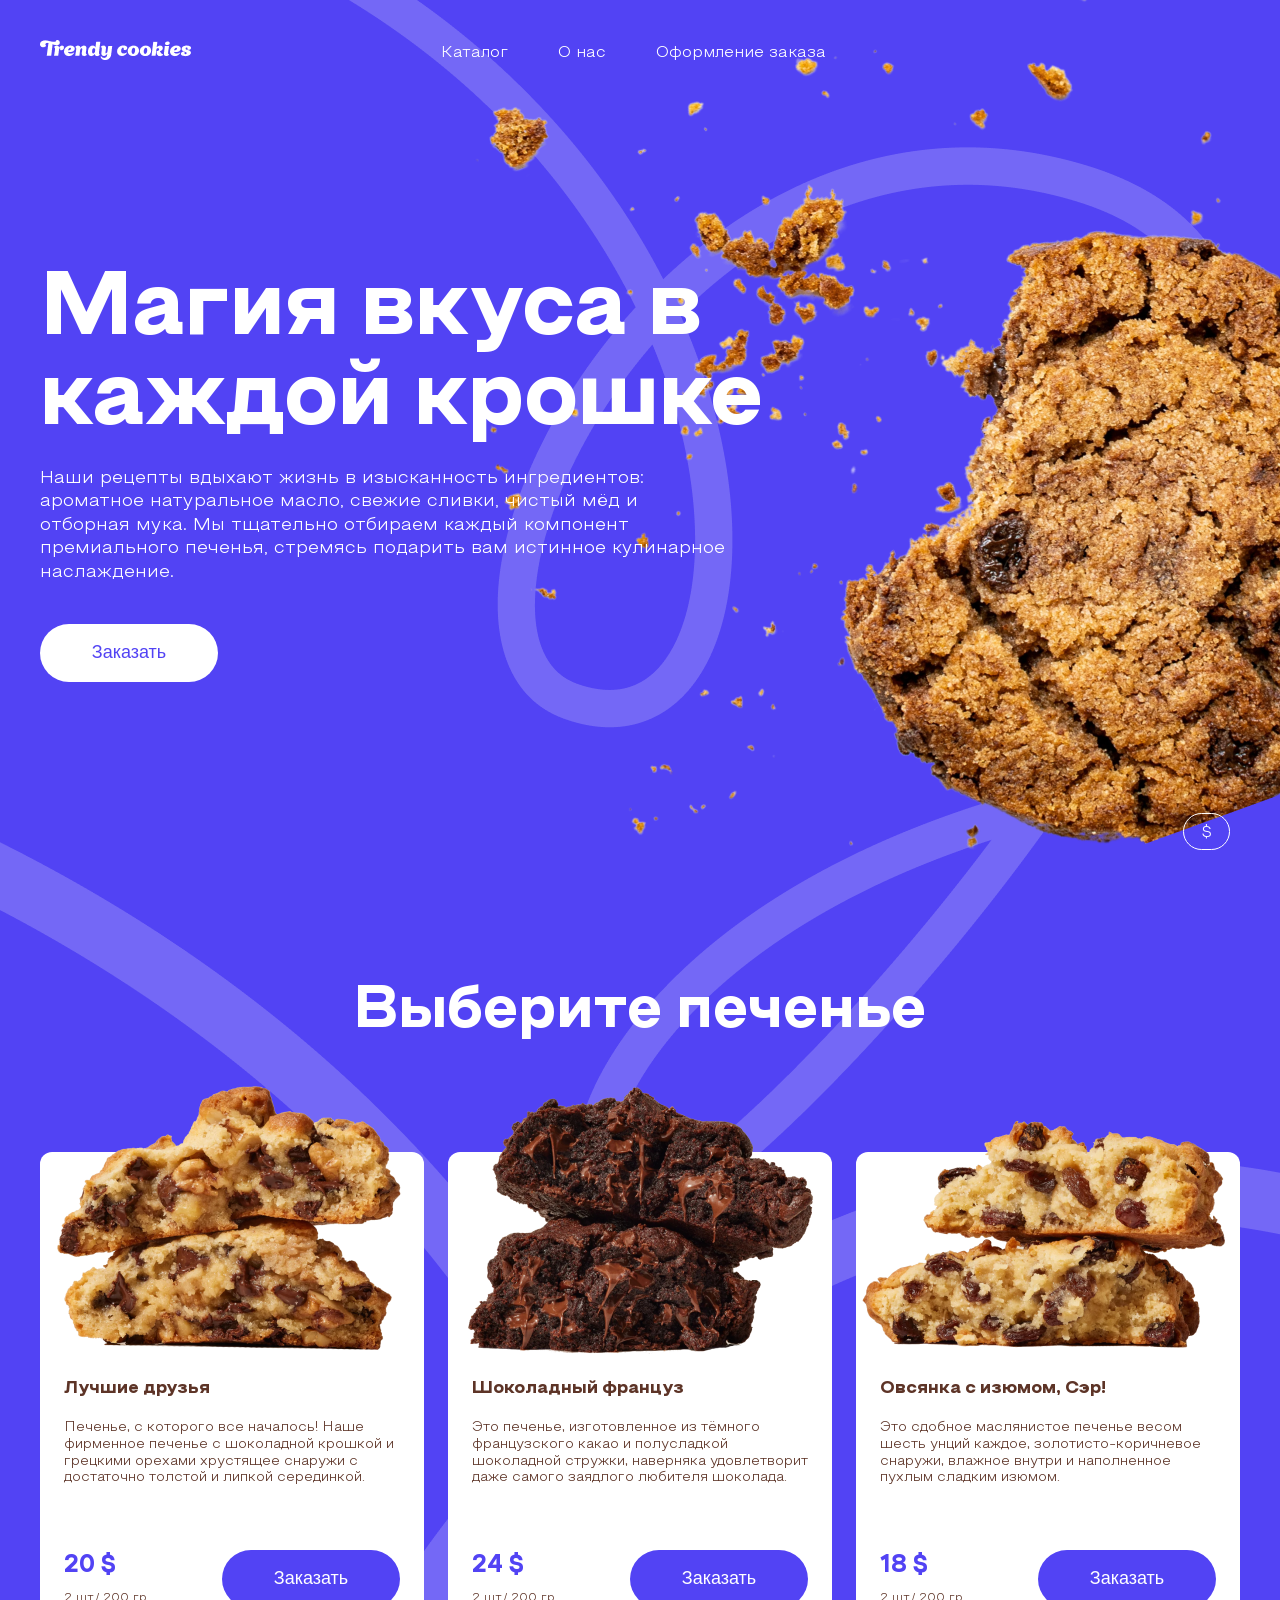
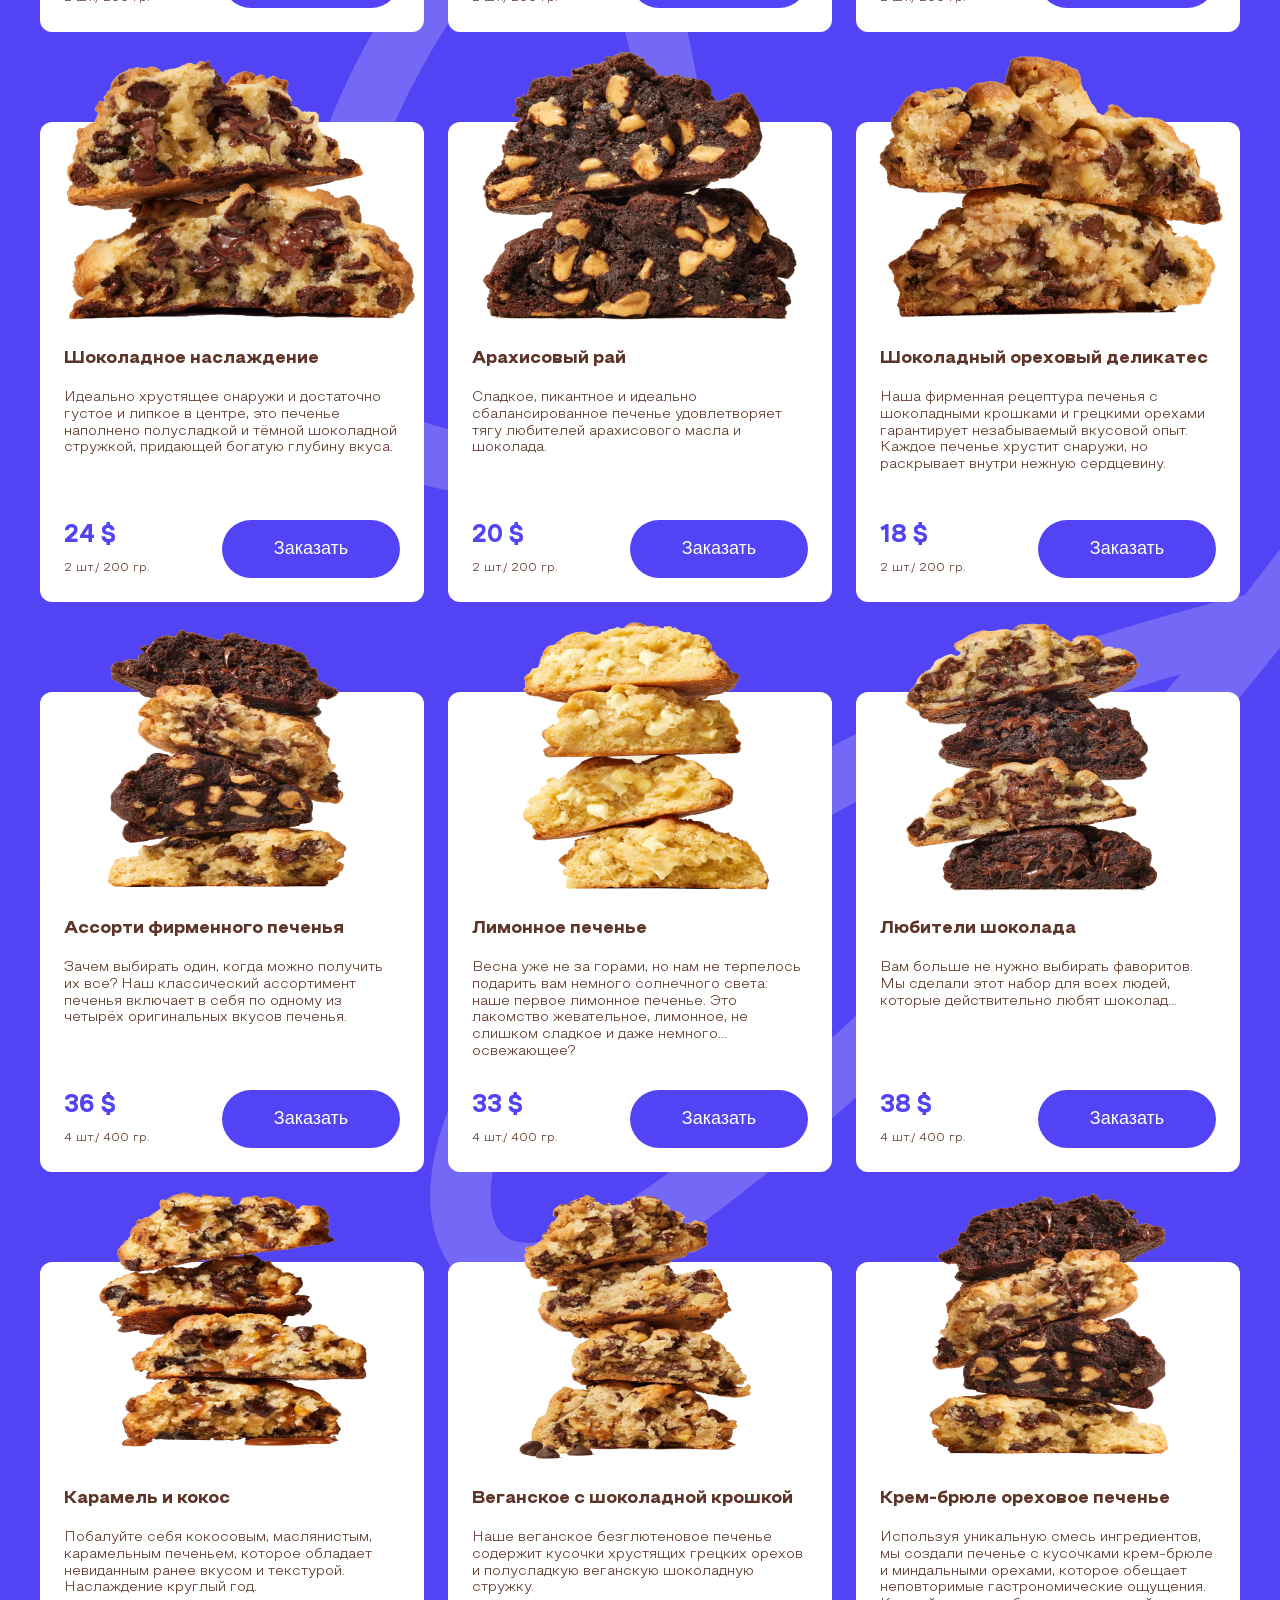
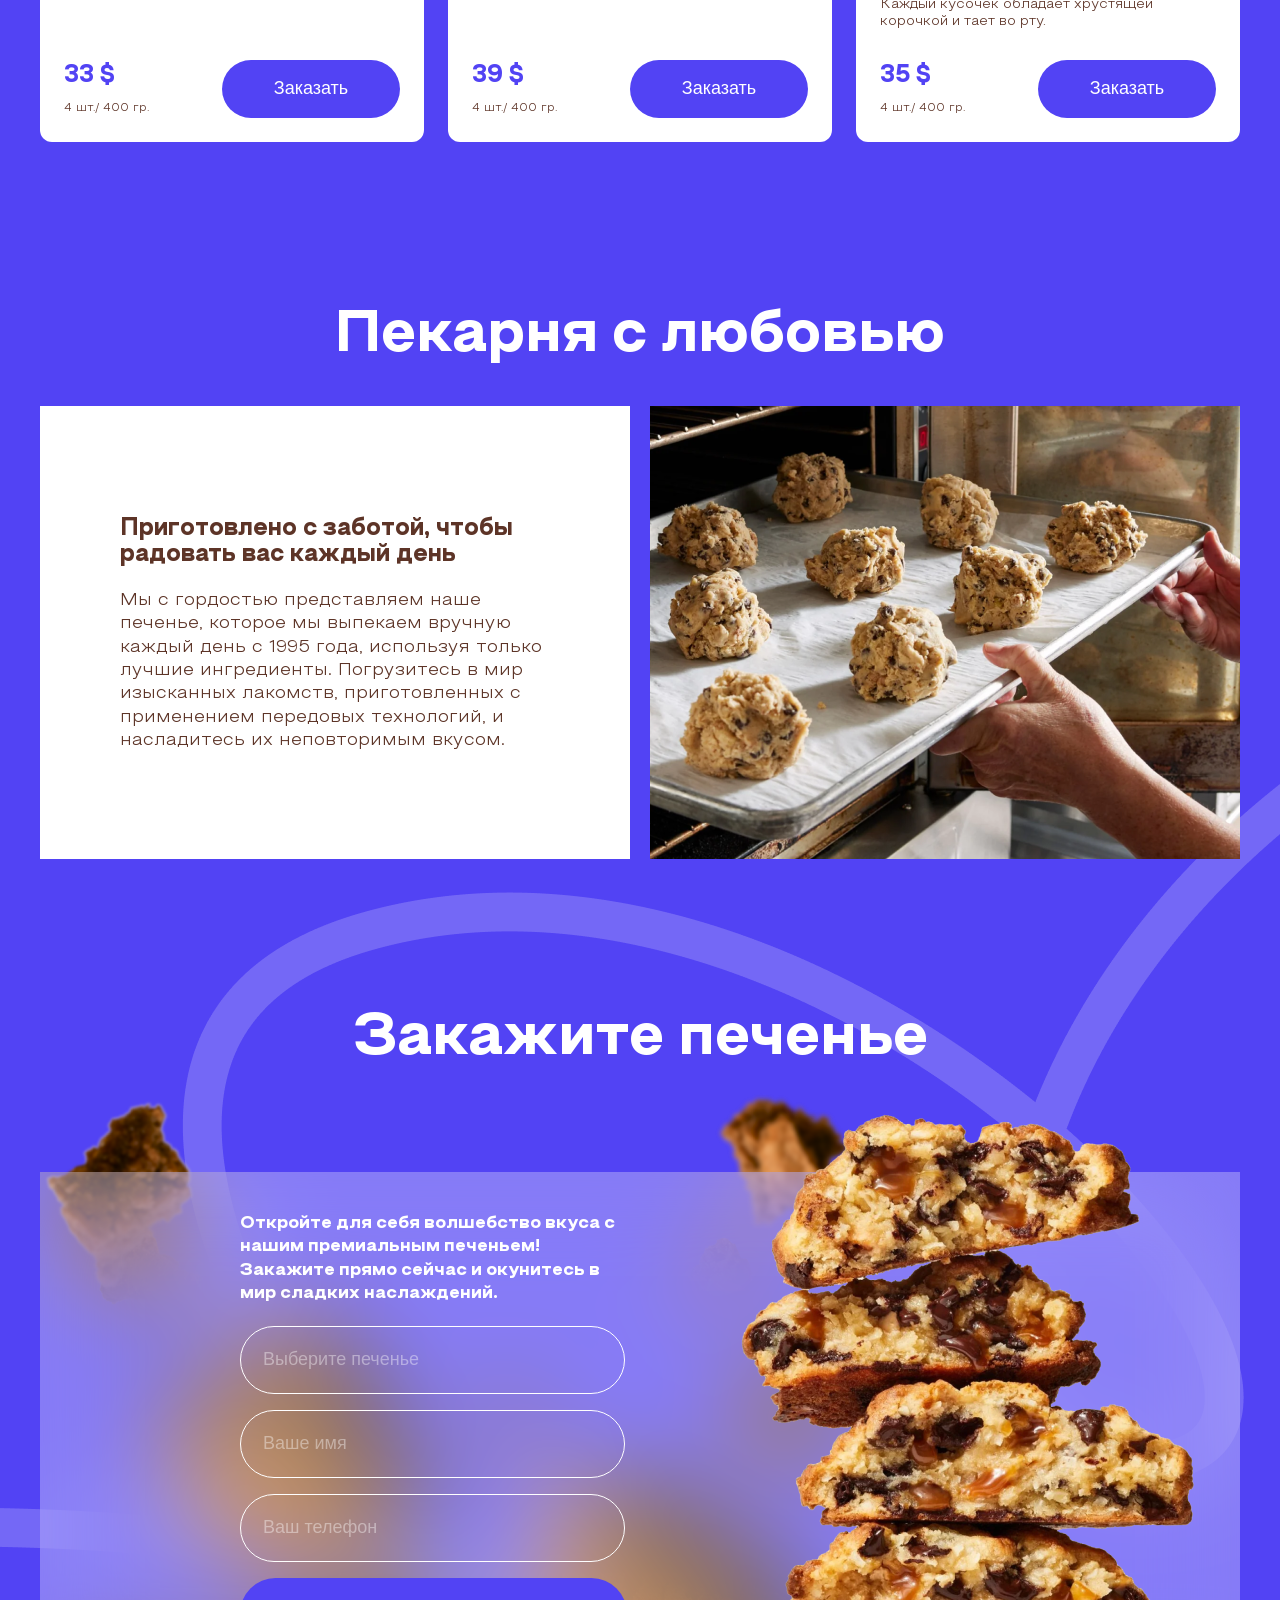
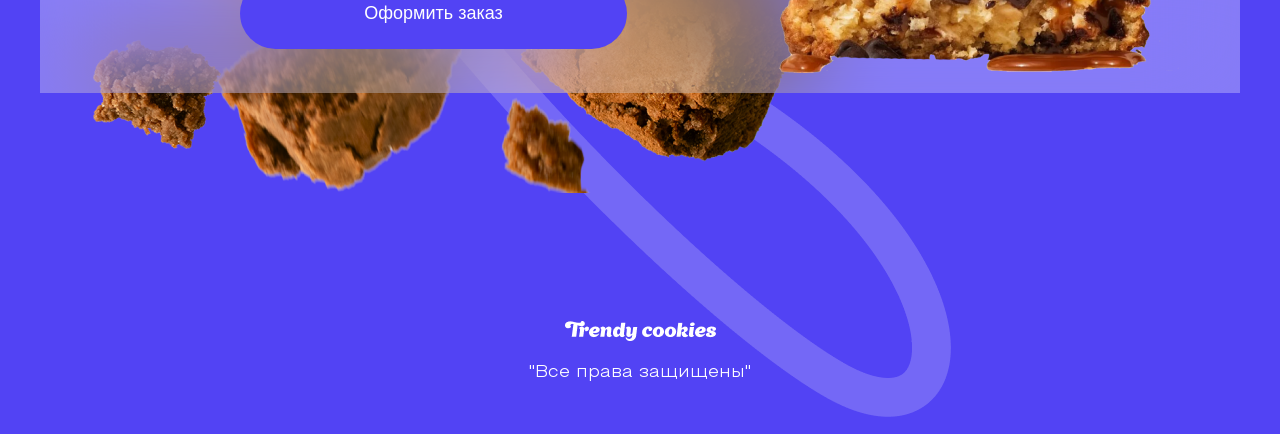
==== index.html @ 31153ad9 "Initial commit" ====
<!DOCTYPE html>
<html lang="en">

<head>
    <meta charset="UTF-8">
    <title>BONUS &#9733; Cookies</title>
    <link rel="stylesheet" href="styles/styles.css">
</head>

<body>


    <main class="main">
        <div class="currency" title="Изменить валюту" id="change-currency">$</div>
        <header class="header">
            <div class="container">
                <div class="logo">
                    <img src="images/logo.png" alt="logo">
                </div>
                <nav class="menu">
                    <ul class="menu-list">
                        <li class="menu-item">
                            <a data-link="products">Каталог</a>
                        </li>
                        <li class="menu-item">
                            <a data-link="love">О нас</a>
                        </li>
                        <li class="menu-item">
                            <a data-link="order">Оформление заказа</a>
                        </li>
                    </ul>
                </nav>

            </div>
        </header>


        <!--cекция для основного контента-->
        <section class="main-content">
            <div class="container">
                <img src="images/line1.png" alt="Line" class="line1">
                <div class="main-info">
                    <h1 class="main-title">Магия вкуса в каждой крошке</h1>
                    <p class="main-text">Наши рецепты вдыхают жизнь в изысканность ингредиентов: ароматное натуральное
                        масло,
                        свежие сливки, чистый мёд и отборная мука. Мы тщательно отбираем каждый компонент премиального
                        печенья,
                        стремясь подарить вам истинное кулинарное наслаждение.</p>
                    <div class="main-action">
                        <button class="button" id="main-action-button">Заказать</button>
                    </div>
                </div>
                <img src="images/cookie.png" alt="Cookie" class="main-image">
            </div>
        </section>

        <section class="products" id="products">
            <div class="container">
                <img src="images/line2.png" alt="Line" class="line2">
                <div class="common-title">Выберите печенье</div>
                <div class="products-items">
                    <div class="product-item">
                        <div class="product-item-image">
                            <img src="images/1.png" alt="Product">
                        </div>
                        <div class="products-item-details">
                            <div class="products-item-title">Лучшие друзья</div>
                            <div class="products-item-text">
                                Печенье, с которого все началось! Наше фирменное печенье с шоколадной крошкой и грецкими
                                орехами
                                хрустящее снаружи с достаточно толстой и липкой серединкой.
                            </div>
                            <div class="products-item-extra">
                                <div class="products-item-info">
                                    <div class="products-item-price" data-base-price="20">20 $</div>
                                    <div class="product-item-weight">2 шт./ 200 гр.</div>
                                </div>
                                <button class="button violet-button">Заказать</button>
                                <!--2 стиля у кнопки, через пробел-->
                            </div>
                        </div>
                    </div>


                    <div class="product-item">
                        <div class="product-item-image">
                            <img src="images/2.png" alt="Product">
                        </div>
                        <div class="products-item-details">
                            <div class="products-item-title">Шоколадный француз</div>
                            <div class="products-item-text">
                                Это печенье, изготовленное из тёмного французского какао и полусладкой шоколадной
                                стружки,
                                наверняка удовлетворит даже самого заядлого любителя шоколада.
                            </div>
                            <div class="products-item-extra">
                                <div class="products-item-info">
                                    <div class="products-item-price" data-base-price="24">24 $</div>
                                    <div class="product-item-weight">2 шт./ 200 гр.</div>
                                </div>
                                <button class="button violet-button">Заказать</button>
                                <!--2 стиля у кнопки, через пробел-->
                            </div>
                        </div>
                    </div>


                    <div class="product-item">
                        <div class="product-item-image">
                            <img src="images/3.png" alt="Product">
                        </div>
                        <div class="products-item-details">
                            <div class="products-item-title">Овсянка с изюмом, Сэр!</div>
                            <div class="products-item-text">
                                Это сдобное маслянистое печенье весом шесть унций каждое, золотисто-коричневое снаружи,
                                влажное
                                внутри и наполненное пухлым сладким изюмом.
                            </div>
                            <div class="products-item-extra">
                                <div class="products-item-info">
                                    <div class="products-item-price" data-base-price="18">18 $</div>
                                    <div class="product-item-weight">2 шт./ 200 гр.</div>
                                </div>
                                <button class="button violet-button">Заказать</button>
                                <!--2 стиля у кнопки, через пробел-->
                            </div>
                        </div>
                    </div>


                    <div class="product-item">
                        <div class="product-item-image">
                            <img src="images/4.png" alt="Product">
                        </div>
                        <div class="products-item-details">
                            <div class="products-item-title">Шоколадное наслаждение</div>
                            <div class="products-item-text">
                                Идеально хрустящее снаружи и достаточно густое и липкое в центре, это печенье наполнено
                                полусладкой и тёмной шоколадной стружкой, придающей богатую глубину вкуса.
                            </div>
                            <div class="products-item-extra">
                                <div class="products-item-info">
                                    <div class="products-item-price" data-base-price="24">24 $</div>
                                    <div class="product-item-weight">2 шт./ 200 гр.</div>
                                </div>
                                <button class="button violet-button">Заказать</button>
                                <!--2 стиля у кнопки, через пробел-->
                            </div>
                        </div>
                    </div>


                    <div class="product-item">
                        <div class="product-item-image">
                            <img src="images/5.png" alt="Product">
                        </div>
                        <div class="products-item-details">
                            <div class="products-item-title">Арахисовый рай</div>
                            <div class="products-item-text">
                                Сладкое, пикантное и идеально сбалансированное печенье удовлетворяет тягу любителей
                                арахисового
                                масла и шоколада.
                            </div>
                            <div class="products-item-extra">
                                <div class="products-item-info">
                                    <div class="products-item-price" data-base-price="20">20 $</div>
                                    <div class="product-item-weight">2 шт./ 200 гр.</div>
                                </div>
                                <button class="button violet-button">Заказать</button>
                                <!--2 стиля у кнопки, через пробел-->
                            </div>
                        </div>
                    </div>


                    <div class="product-item">
                        <div class="product-item-image">
                            <img src="images/6.png" alt="Product">
                        </div>
                        <div class="products-item-details">
                            <div class="products-item-title">Шоколадный ореховый деликатес</div>
                            <div class="products-item-text">
                                Наша фирменная рецептура печенья с шоколадными крошками и грецкими орехами гарантирует
                                незабываемый вкусовой опыт. Каждое печенье хрустит снаружи, но раскрывает внутри нежную
                                сердцевину.
                            </div>
                            <div class="products-item-extra">
                                <div class="products-item-info">
                                    <div class="products-item-price" data-base-price="18">18 $</div>
                                    <div class="product-item-weight">2 шт./ 200 гр.</div>
                                </div>
                                <button class="button violet-button">Заказать</button>
                                <!--2 стиля у кнопки, через пробел-->
                            </div>
                        </div>
                    </div>


                    <div class="product-item">
                        <div class="product-item-image">
                            <img src="images/7.png" alt="Product">
                        </div>
                        <div class="products-item-details">
                            <div class="products-item-title">Ассорти фирменного печенья</div>
                            <div class="products-item-text">
                                Зачем выбирать один, когда можно получить их все? Наш классический ассортимент печенья
                                включает в себя по одному из четырёх оригинальных вкусов печенья.
                            </div>
                            <div class="products-item-extra">
                                <div class="products-item-info">
                                    <div class="products-item-price" data-base-price="36">36 $</div>
                                    <div class="product-item-weight">4 шт./ 400 гр.</div>
                                </div>
                                <button class="button violet-button">Заказать</button>
                                <!--2 стиля у кнопки, через пробел-->
                            </div>
                        </div>
                    </div>


                    <div class="product-item">
                        <div class="product-item-image">
                            <img src="images/8.png" alt="Product">
                        </div>
                        <div class="products-item-details">
                            <div class="products-item-title">Лимонное печенье</div>
                            <div class="products-item-text">
                                Весна уже не за горами, но нам не терпелось подарить вам немного солнечного света: наше
                                первое лимонное печенье. Это лакомство жевательное, лимонное, не слишком сладкое и даже
                                немного… освежающее?
                            </div>
                            <div class="products-item-extra">
                                <div class="products-item-info">
                                    <div class="products-item-price" data-base-price="33">33 $</div>
                                    <div class="product-item-weight">4 шт./ 400 гр.</div>
                                </div>
                                <button class="button violet-button">Заказать</button>
                                <!--2 стиля у кнопки, через пробел-->
                            </div>
                        </div>
                    </div>


                    <div class="product-item">
                        <div class="product-item-image">
                            <img src="images/9.png" alt="Product">
                        </div>
                        <div class="products-item-details">
                            <div class="products-item-title">Любители шоколада</div>
                            <div class="products-item-text">
                                Вам больше не нужно выбирать фаворитов. Мы сделали этот набор для всех людей, которые
                                действительно любят шоколад…
                            </div>
                            <div class="products-item-extra">
                                <div class="products-item-info">
                                    <div class="products-item-price" data-base-price="38">38 $</div>
                                    <div class="product-item-weight">4 шт./ 400 гр.</div>
                                </div>
                                <button class="button violet-button">Заказать</button>
                                <!--2 стиля у кнопки, через пробел-->
                            </div>
                        </div>
                    </div>


                    <div class="product-item">
                        <div class="product-item-image">
                            <img src="images/10.png" alt="Product">
                        </div>
                        <div class="products-item-details">
                            <div class="products-item-title">Карамель и кокос</div>
                            <div class="products-item-text">
                                Побалуйте себя кокосовым, маслянистым, карамельным печеньем, которое обладает невиданным
                                ранее вкусом и текстурой. Наслаждение круглый год.
                            </div>
                            <div class="products-item-extra">
                                <div class="products-item-info">
                                    <div class="products-item-price" data-base-price="33">33 $</div>
                                    <div class="product-item-weight">4 шт./ 400 гр.</div>
                                </div>
                                <button class="button violet-button">Заказать</button>
                                <!--2 стиля у кнопки, через пробел-->
                            </div>
                        </div>
                    </div>


                    <div class="product-item">
                        <div class="product-item-image">
                            <img src="images/11.png" alt="Product">
                        </div>
                        <div class="products-item-details">
                            <div class="products-item-title">Веганское с шоколадной крошкой</div>
                            <div class="products-item-text">
                                Наше веганское безглютеновое печенье содержит кусочки хрустящих грецких орехов и
                                полусладкую
                                веганскую шоколадную стружку.
                            </div>
                            <div class="products-item-extra">
                                <div class="products-item-info">
                                    <div class="products-item-price" data-base-price="39">39 $</div>
                                    <div class="product-item-weight">4 шт./ 400 гр.</div>
                                </div>
                                <button class="button violet-button">Заказать</button>
                                <!--2 стиля у кнопки, через пробел-->
                            </div>
                        </div>
                    </div>


                    <div class="product-item">
                        <div class="product-item-image">
                            <img src="images/12.png" alt="Product">
                        </div>
                        <div class="products-item-details">
                            <div class="products-item-title">Крем-брюле ореховое печенье</div>
                            <div class="products-item-text">
                                Используя уникальную смесь ингредиентов, мы создали печенье с кусочками крем-брюле и
                                миндальными орехами, которое обещает неповторимые гастрономические ощущения. Каждый
                                кусочек
                                обладает хрустящей корочкой и тает во рту.
                            </div>
                            <div class="products-item-extra">
                                <div class="products-item-info">
                                    <div class="products-item-price" data-base-price="35">35 $</div>
                                    <div class="product-item-weight">4 шт./ 400 гр.</div>
                                </div>
                                <button class="button violet-button">Заказать</button>
                                <!--2 стиля у кнопки, через пробел-->
                            </div>
                        </div>
                    </div>


                </div>
            </div>
        </section>


        <section class="love" id="love">
            <div class="container">
                <div class="common-title">Пекарня с любовью</div>
                <div class="love-items">
                    <div class="love-item love-item-white">
                        <div class="love-item-title">Приготовлено с заботой, чтобы радовать вас каждый день</div>
                        <div class="love-item-text">Мы с гордостью представляем наше печенье, которое мы выпекаем
                            вручную
                            каждый
                            день с 1995 года, используя только лучшие ингредиенты. Погрузитесь в мир изысканных
                            лакомств,
                            приготовленных с применением передовых технологий, и насладитесь их неповторимым вкусом.
                        </div>
                    </div>
                    <div class="love-item love-item-image">
                        <img src="images/love.png" alt="Cookies image">
                    </div>
                </div>
            </div>
        </section>

        <section class="order" id="order">
            <img src="images/line3.png" alt="Line" class="line3">
            <div class="container">
                <div class="common-title">Закажите печенье</div>
                <img src="images/breadcrumbs.png" alt="Breadcrumbs" class="order-bg-image">
                <div class="order-block">
                    <div class="order-form">
                        <div class="order-form-text">Откройте для себя волшебство вкуса с нашим премиальным печеньем!
                            Закажите
                            прямо сейчас и окунитесь в мир сладких наслаждений.
                        </div>
                        <div class="order-form-inputs">
                            <input type="text" placeholder="Выберите печенье" id="product">
                            <input type="text" placeholder="Ваше имя" id="name">
                            <input type="text" placeholder="Ваш телефон" id="phone">
                            <button class="button violet-button" id="order-action">Оформить заказ</button>
                        </div>
                    </div>
                    <div class="order-block-image">
                        <img src="images/order.png" alt="Cookies" class="order-image">
                    </div>
                </div>
            </div>
        </section>

        <footer class="footer">
            <div class="logo">
                <img src="images/logo.png" alt="Logo">
            </div>
            <div class="rights">"Все права защищены"</div>
        </footer>




    </main>

    
    <script src="scripts/script.js"></script>

</body>

</html>
---- styles/styles.css ----
* {
    margin: 0; /*обнулили внутренние отступы*/
    padding: 0; /*обнулили внешние отступы*/
}

/*подключили шрифты*/
@font-face {
    font-family: 'Steppe-Book';
    src: url('../fonts/Steppe-Book.ttf');
}

@font-face {
    font-family: 'Steppe-ExtraBold';
    src: url('../fonts/Steppe-ExtraBold.ttf');
}

/*sans-serif - указывается на случай, если шрифт будет не доступен,
тогда система сама подберет альтернативу*/
body {
    background-color: #5243F4;
    font-family: 'Steppe-Book', sans-serif;
    color: white;
}

.container {
    max-width: 1200px; /*ширина страницы*/
    margin: 0 auto; /*выравнивание по центру*/
}

.button {
    background-color: white;
    border-radius: 60px;
    width: 178px;
    height: 58px;
    box-sizing: border-box; /*задать внутренние размеры*/
    padding: 18px;
    text-align: center; /*разместить запись по центру*/
    font-size: 18px;
    color: #5243F4;
    border: 0;
    outline: none; /*чтобы не появлялся фокус от браузера*/
    cursor: pointer;
}

.violet-button {
    background-color: #5243F4;
    color: white;
}

.button:hover {
    background-color: #eeeeee;
}

.button.violet-button:hover {
    background-color: #3b2cd8;
}

.common-title {
    font-family: 'Steppe-ExtraBold', sans-serif;
    font-size: 60px;
    line-height: 100%;
    text-align: center;
}

.main {
    position: relative;
    overflow: hidden;
}

.currency {
    position: fixed;
    right: 50px;
    bottom: 50px;
    border: 1px solid white;
    padding: 5px 10px;
    height: 25px;
    min-width: 25px;
    border-radius: 50px;
    text-align: center;
    cursor: pointer;
    line-height: 28px;
    z-index: 1;
    user-select: none;
    transform: scale(1);
    animation: pulse 2s infinite;
}

@keyframes pulse {
    0% {
        transform: scale(0.9);
        box-shadow: 0 0 0 0 rgba(255, 255, 255, 0.5);
    }
    70% {
        transform: scale(1);
        box-shadow: 0 0 0 10px rgba(255, 255, 255, 0);
    }
    100% {
        transform: scale(0.9);
        box-shadow: 0 0 0 0 rgba(255, 255, 255, 0);
    }
}

.header {
    padding: 40px 0; /*отступ по краям по 40, сверху и снизу - 0*/
}

/*будет применяться к контейнеру который находится в header*/
.header .container {
    display: flex; /*отображение в одну строку*/
    align-items: center; /*выравнивание по вертикали по центру*/
}

.logo .img {
    vertical-align: bottom; /*картинка правильно отображается и располагается ровно по центру блока*/
}

.menu {
    margin-left: 250px; /*отступ слева*/
}

.menu-list {
    list-style: none; /*убрать точки возле цифр*/
    display: flex; /*выравнивание в строку в гибком контейрнере*/
    gap: 50px; /*отступ между пунктами меню*/
}

.menu-item a {
    font-size: 16px;  /*размер шрифта*/
    line-height: 130%; /*высота строки*/
    text-decoration: none; /*убрать подчеркивание у ссылок*/
    cursor: pointer; /*при наведении кликающая рука*/
    color: white;
}

/*прописываем какие стили будут применяться при наведении*/
.menu-item a:hover {
    border-bottom: 2px solid white; /*белая полоска снизу при наведении*/
}


.main-content {
    padding-top: 161px; /*отступ сверху*/
    padding-bottom: 200px; /*отступ снизу*/
}

.main-info {
    max-width: 811px; /*максимальная ширина, после которой будет перенос*/
}

.main-title {
    font-family: 'Steppe-ExtraBold', sans-serif;
    font-size: 90px;
    line-height: 100%;
    margin-bottom: 20px;
}

.main-text {
    max-width: 690px;
    font-size: 18px;
    line-height: 130%;
    margin-bottom: 40px;
}

.main-image {
    position: absolute; /*указываем позиционирование, чтобы вырвать его из сетки и сделать висящим*/
    top: 0; /*отступ сверху 0*/
    right: 0; /*отступ справа 0, чтобы привязался к правому краю*/
    z-index: -1; /*перемещаем на задний план*/
}

.love {
   padding: 64px 0 150px 0; /* внутренний отступ (сверху справа снизу слева) */
}

.love-items {
   margin-top: 40px;
   display: flex;
   gap: 20px;
}

.love-item {
   width: 590px;
   height: 453px;
}

.love-item-white {
   background-color: white;
   padding: 110px 80px;
   box-sizing: border-box; /* чтобы размеры включали отступы padding */
   color: #5D3427;
}

.love-item-title {
   font-family: 'Steppe-ExtraBold', sans-serif;
   font-size: 24px;
   line-height: 110%;
   margin-bottom: 20px;
}

.love-item-text {
   font-size: 18px;
   line-height: 130%;
}

.order {
   padding-bottom: 102px;
   position: relative;
}

.order .container {
   position: relative;
}

.order-block {
   margin-top: 103px;
   background-color: rgb(255 255 255 / 30%); /* делаем прозрачный фон */
   backdrop-filter: blur(50px);
   display: flex;
}

.order-form {
   margin-left: 200px;
   max-width: 387px; /* задаем максимальную ширину, чтобы блок не растягивался */
   padding: 40px 0 44px 0;
   box-sizing: border-box;
}

.order-form-text {
   font-family: 'Steppe-ExtraBold', sans-serif;
   font-size: 18px;
   line-height: 130%;
}

.order-form-inputs {
   display: flex;
   flex-direction: column;
   margin-top: 20px;
}

.order-form-inputs input {
   border: 1px solid white;
   border-radius: 60px;
   margin-bottom: 16px;
   padding: 24px 22px;
   font-size: 18px;
   width: 385px;
   height: 68px;
   background: transparent; /* прозрачный фон */
   box-sizing: border-box;
   outline: none; /* чтобы браузер не добавлял подсветку, когда мы работаем с полем */
   color: white;
}

::placeholder {
   color: rgba(255, 255, 255, 0.4); /* указали непрозрачность */
}

.order-form-inputs .button.violet-button {
   width: 387px;
   height: 71px;
}

.order-block-image {
   height: 501px;
   margin-left: 109px;
}

.order-image {
   height: 559px;
   top: -58px;
   position: relative;
}

.order-bg-image {
   position: absolute;
   top: 0;
   right: calc(100% - 810px);
   z-index: -1;
}

.footer {
   padding: 126px 0 50px 0;
   text-align: center;
}

.rights {
   margin-top: 14px;
   font-size: 18px;
   line-height: 130%;
}



/*!!! эти строки НЕ ТРОГАТЬ, они всегда должны быть самыми последними*/
.line1 {
    position: absolute;
    z-index: -1;
    top: 0;
    left: calc(100% - 960px);
}

.line2 {
    position: absolute;
    z-index: -1;
    top: -40px;
    left: 0;
}

.line3 {
    position: absolute;
    z-index: -1;
    top: -920px;
    left: 0;
}

.products {
   padding: 100px 0; /*0 это отступ справа и слева*/
   position: relative;
}


.products-items {
   display: grid; /* сетка из 6 элементов для карточек товара*/
   grid-template-columns: repeat(3, 384px); /* используем 3 колонки по 384px каждую*/
   gap: 90px 24px; /*90 отступ сверху и снизу, 24 - слева и справа*/
   margin-top: 110px;
}


.product-item {
   background-color: white;
   color: #5D3427; /* цвет текста */
   border-radius: 12px;
}


.product-item-image {
   height: 202px;
   text-align: center;
}


.product-item-image img {
   height: 272px;
   top: -70px; /* поднимаем картинку вверх на 70 px */
   position: relative; /* чтобы работал выше указанный код */
   max-width: 100%; /* макс ширина для картинки */
}


.products-item-details  {
   padding: 24px; /* внутренний отступ */
}


.products-item-title {
   font-family: 'Steppe-ExtraBold', sans-serif;
   font-size: 18px;
   margin-bottom: 20px;
}


.products-item-text {
   height: 110px;
   font-size: 14px;
   line-height: 120%;
   margin-bottom: 20px;
}


.products-item-extra {
   display: flex; /* делаем гибкий контейнер, чтобы текст и кнопка были в одной строке */
   justify-content: space-between; /* чтобы элементы привязались к разным сторонам и между ними был какой то отступ */
   align-items: center; /* выровнять по вертикали */
}


.products-item-price {
   font-family: 'Steppe-ExtraBold', sans-serif;
   color: #5243F4;
   font-size: 24px;
   margin-bottom: 10px;
}


.product-item-weight {
   font-size: 12px;
}
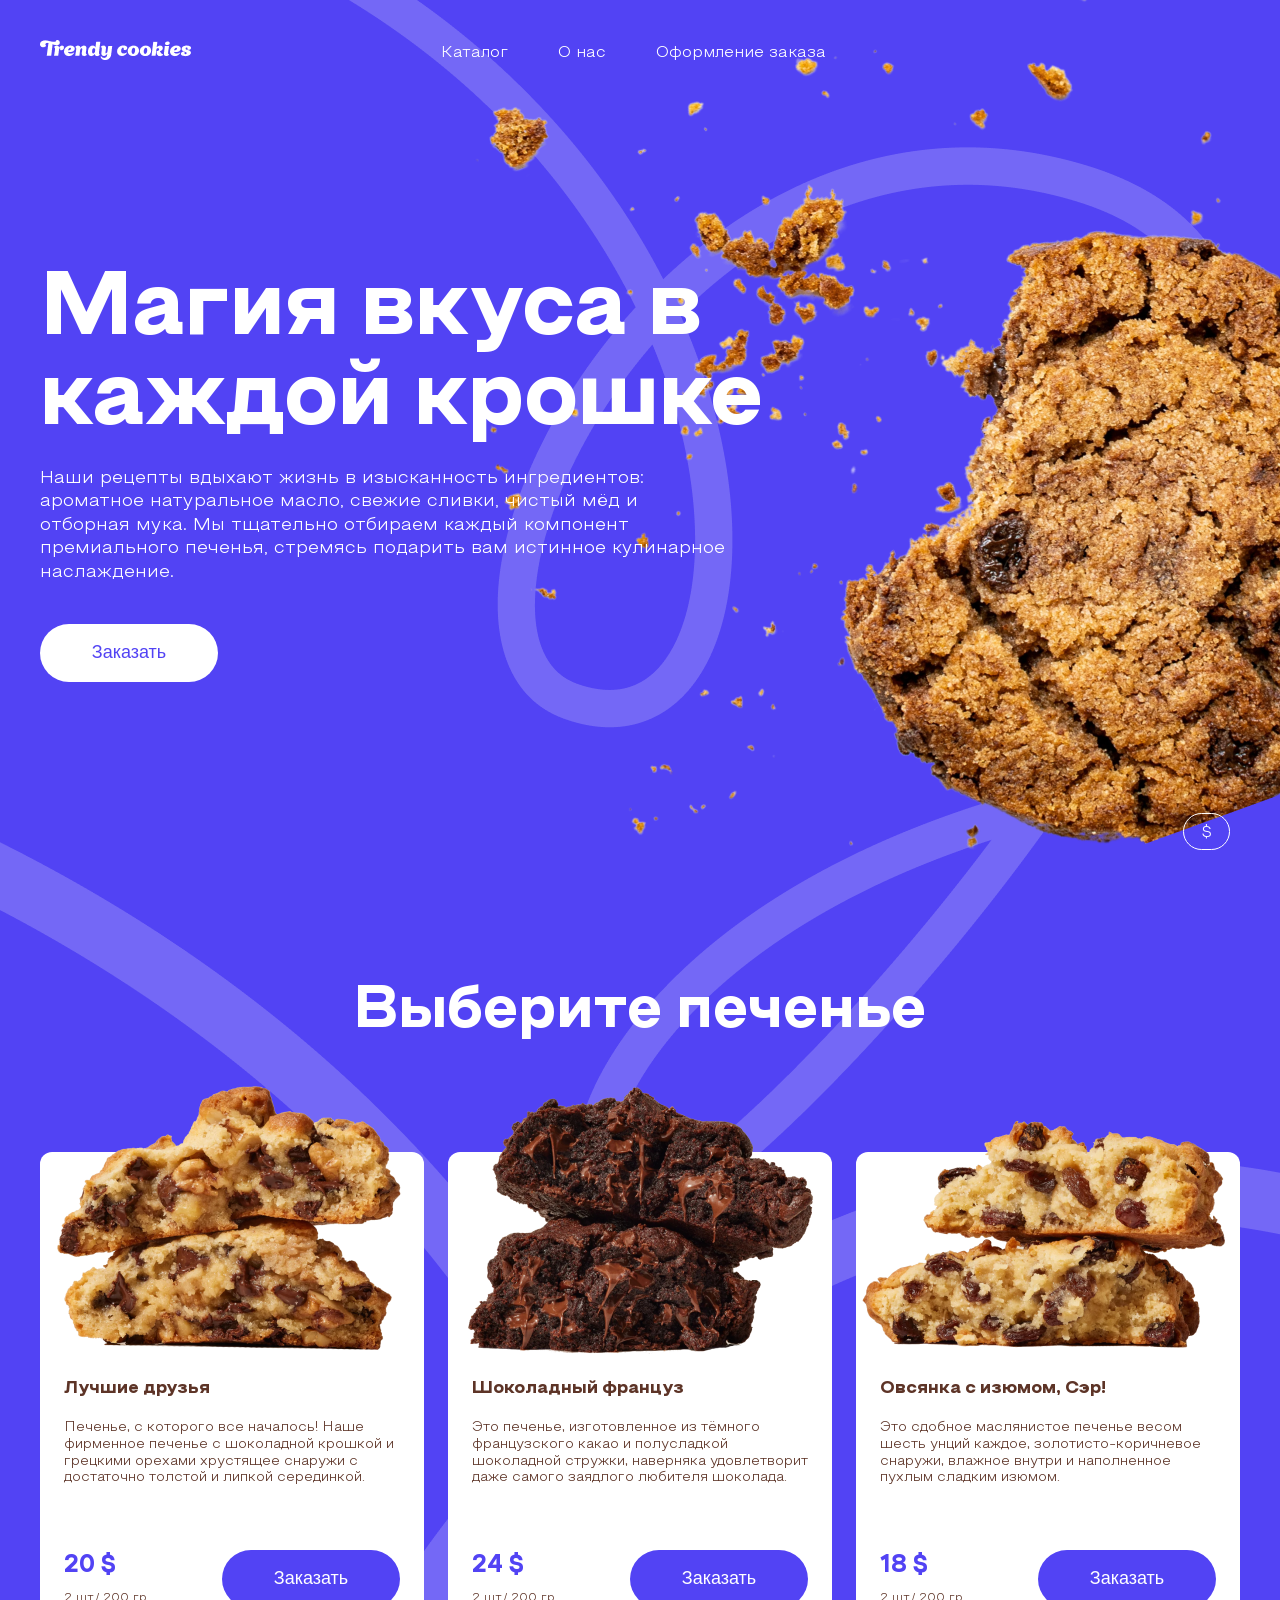
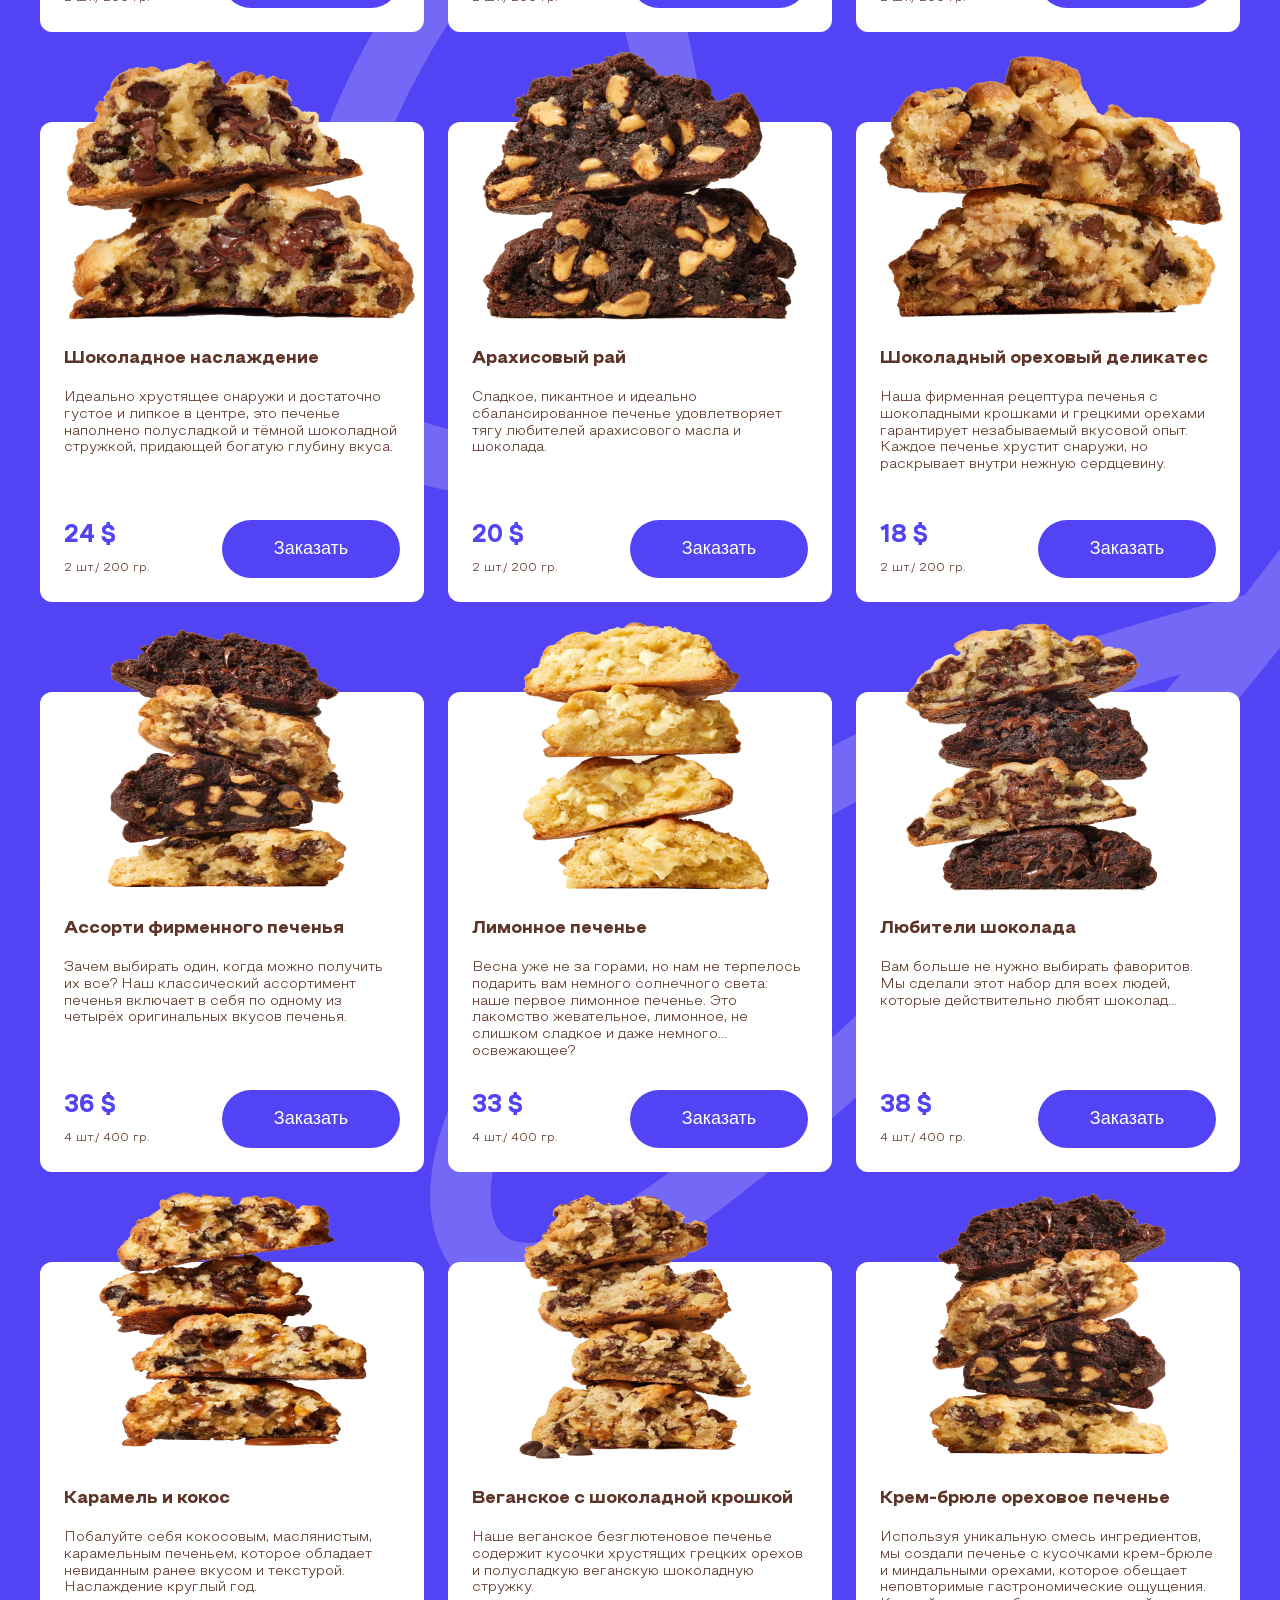
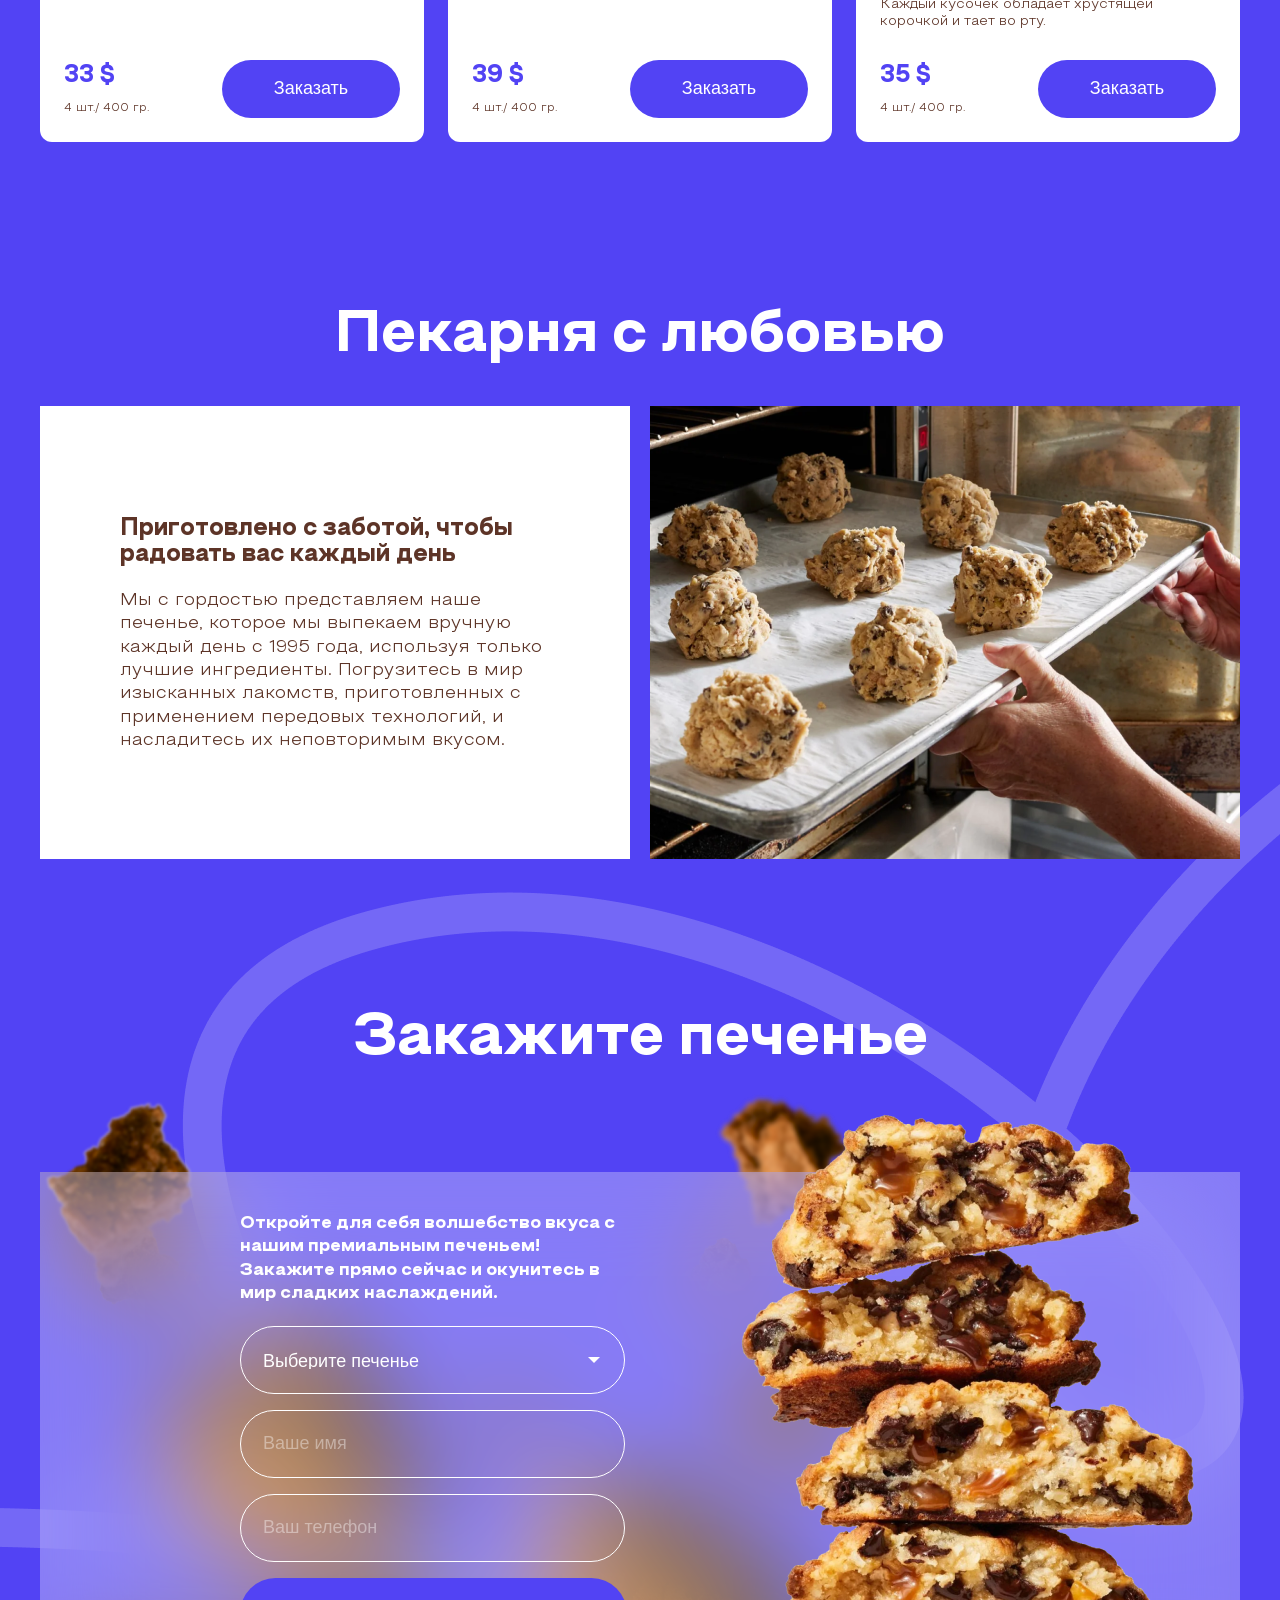
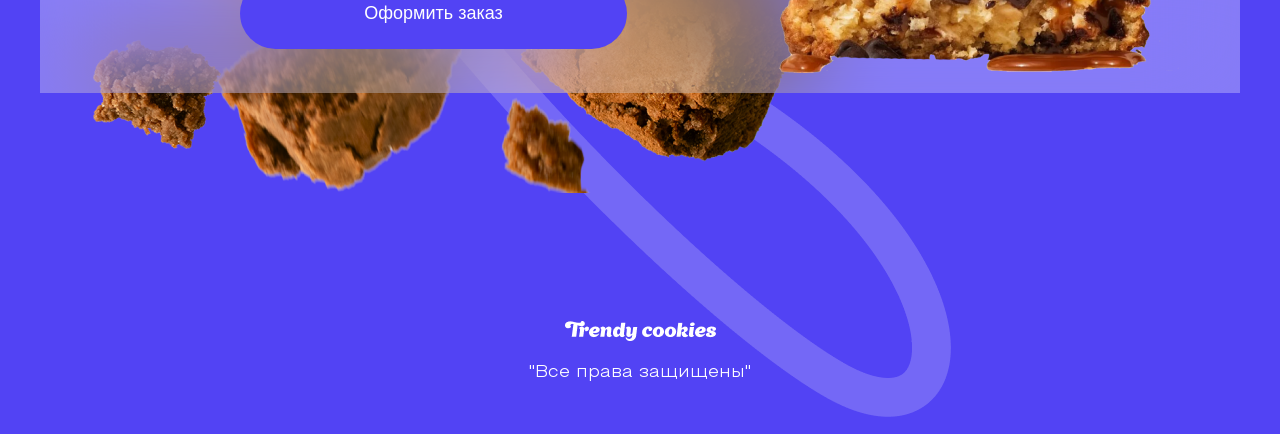
==== commit 0613340a: "Sync landing orders to admin panel; add product select and cancel-order deletion" ====
--- a/index.html
+++ b/index.html
@@ -370,7 +370,9 @@
                             прямо сейчас и окунитесь в мир сладких наслаждений.
                         </div>
                         <div class="order-form-inputs">
-                            <input type="text" placeholder="Выберите печенье" id="product">
+                            <select id="product" required>
+                                <option value="">Выберите печенье</option>
+                            </select>
                             <input type="text" placeholder="Ваше имя" id="name">
                             <input type="text" placeholder="Ваш телефон" id="phone">
                             <button class="button violet-button" id="order-action">Оформить заказ</button>
--- a/styles/styles.css
+++ b/styles/styles.css
@@ -237,7 +237,8 @@
    margin-top: 20px;
 }
 
-.order-form-inputs input {
+.order-form-inputs input,
+.order-form-inputs select {
    border: 1px solid white;
    border-radius: 60px;
    margin-bottom: 16px;
@@ -251,6 +252,20 @@
    color: white;
 }
 
+.order-form-inputs select {
+   appearance: none;
+   -webkit-appearance: none;
+   cursor: pointer;
+   background-image: url("data:image/svg+xml,%3Csvg xmlns='http://www.w3.org/2000/svg' width='16' height='16' viewBox='0 0 16 16' fill='white'%3E%3Cpath d='M8 11L2 5h12z'/%3E%3C/svg%3E");
+   background-repeat: no-repeat;
+   background-position: right 22px center;
+}
+
+.order-form-inputs select option {
+   color: #5D3427;
+   background: white;
+}
+
 ::placeholder {
    color: rgba(255, 255, 255, 0.4); /* указали непрозрачность */
 }
@@ -258,6 +273,17 @@
 .order-form-inputs .button.violet-button {
    width: 387px;
    height: 71px;
+}
+
+.order-success {
+   font-family: 'Steppe-Book', sans-serif;
+   font-size: 16px;
+   line-height: 130%;
+   color: white;
+   background: rgba(46, 184, 114, 0.25);
+   border: 1px solid rgba(255, 255, 255, 0.4);
+   border-radius: 16px;
+   padding: 16px 20px;
 }
 
 .order-block-image {
